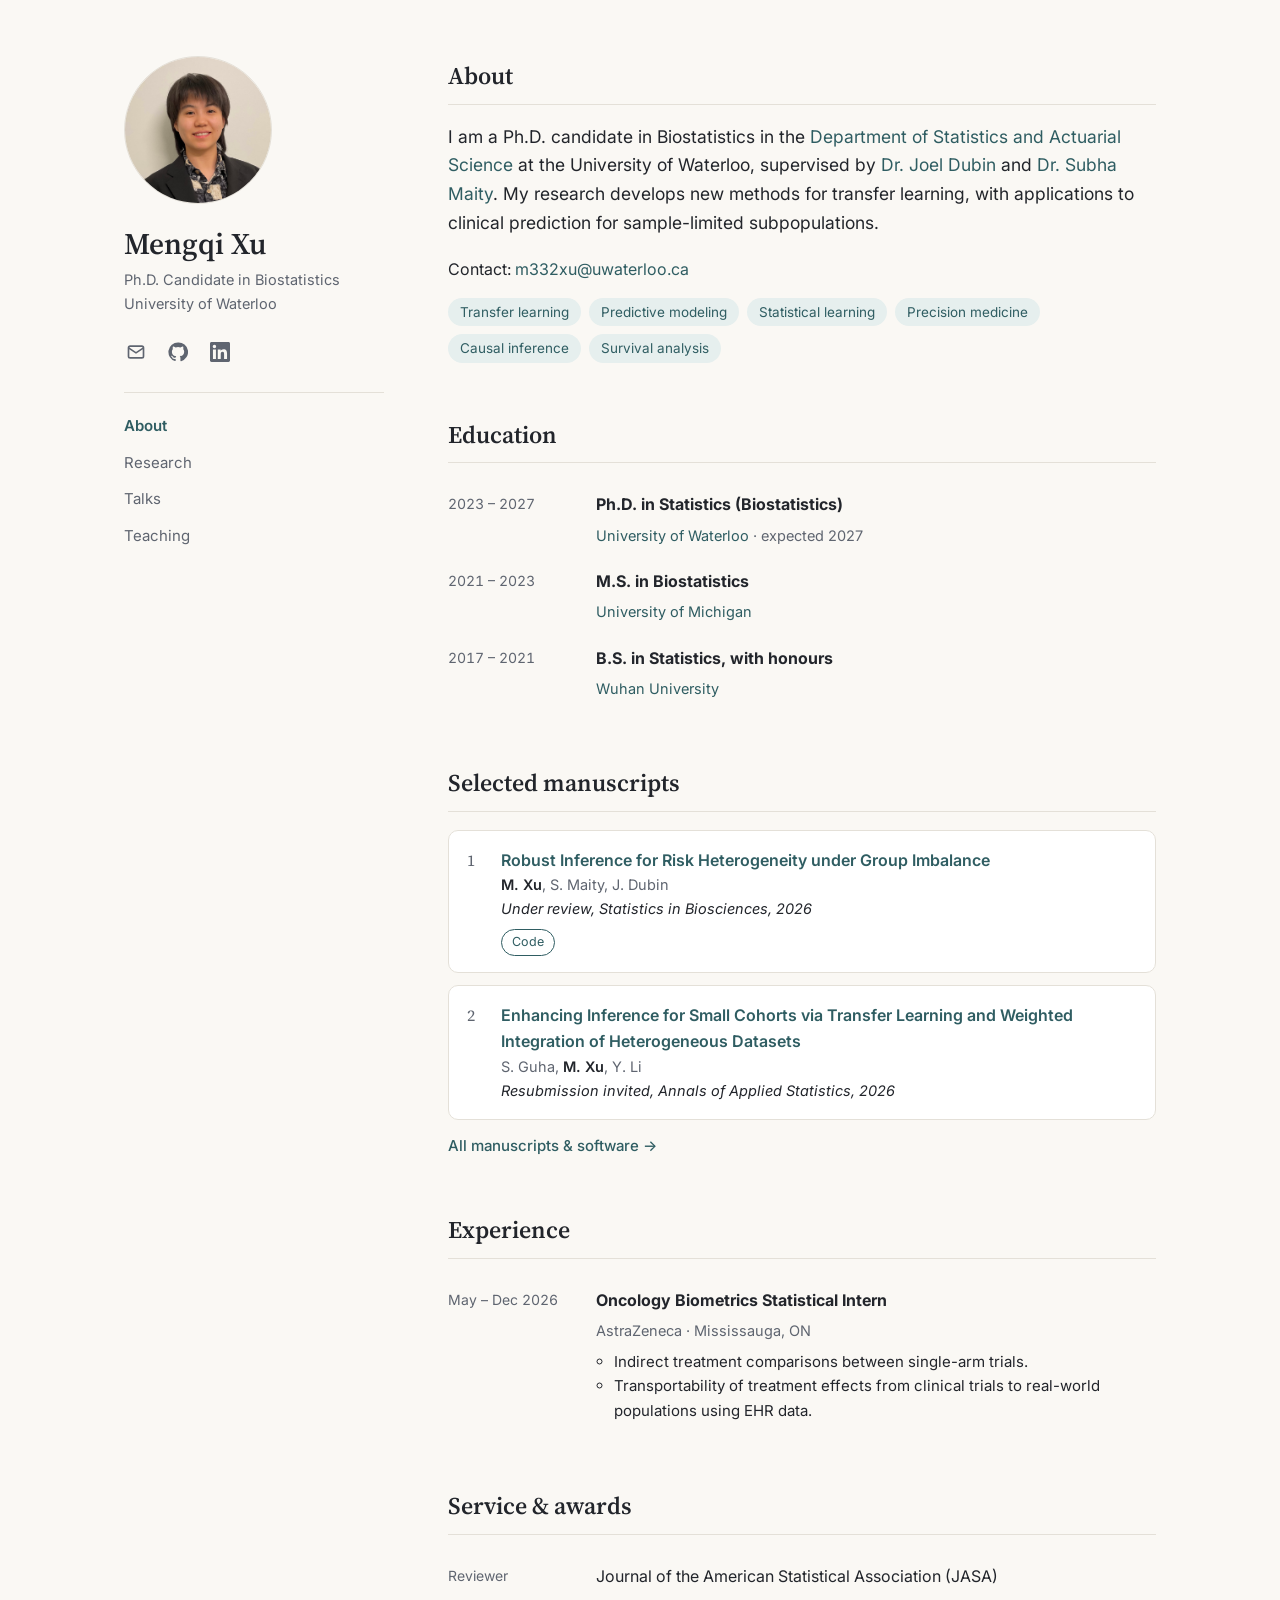
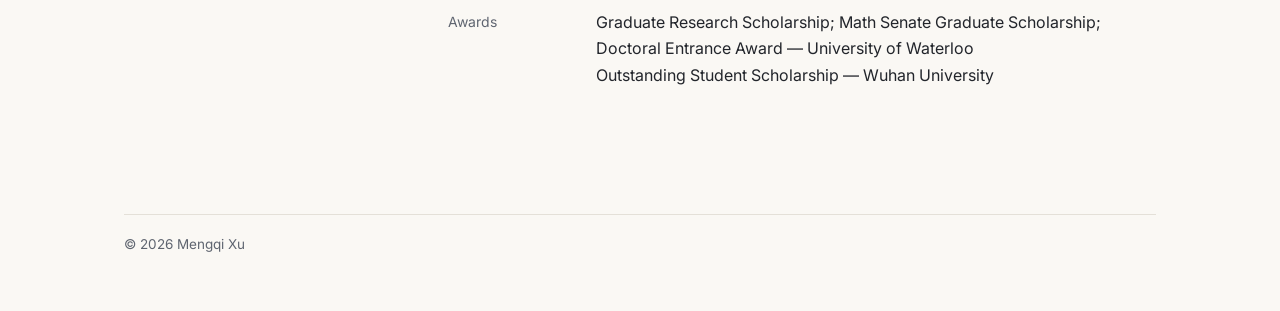
==== index.html @ 28e6f372 "Personal academic website Co-Authored-By: Claude Opus 5.5 <noreply@anthropic.com>" ====
<!doctype html>
<html lang="en">
<head>
  <meta charset="utf-8">
  <meta name="viewport" content="width=device-width, initial-scale=1">
  <title>Mengqi Xu</title>
  <meta name="description" content="Mengqi Xu — Ph.D. candidate in Biostatistics at the University of Waterloo. Transfer learning, predictive modeling, and precision medicine.">
  <link rel="preconnect" href="https://fonts.googleapis.com">
  <link rel="preconnect" href="https://fonts.gstatic.com" crossorigin>
  <link href="https://fonts.googleapis.com/css2?family=Inter:wght@400;500;600&family=Source+Serif+4:wght@400;600&display=swap" rel="stylesheet">
  <link rel="stylesheet" href="assets/style.css">
</head>
<body>
<div class="page">

  <aside class="sidebar">
    <div class="profile">
      <img class="avatar" src="assets/photo.jpg" alt="Mengqi Xu">
      <div>
        <h1>Mengqi Xu</h1>
        <p class="role">Ph.D. Candidate in Biostatistics<br>University of Waterloo</p>
      </div>
    </div>
    <ul class="links">
      <li><a data-email="ac.oolretawu@ux233m" data-keep-text href="#" title="Email" aria-label="Email"><svg viewBox="0 0 24 24" fill="none" stroke="currentColor" stroke-width="2"><rect x="3" y="5" width="18" height="14" rx="2"/><path d="m3 7 9 6 9-6"/></svg></a></li>
      <li><a href="https://github.com/mengqi-xu" title="GitHub" aria-label="GitHub"><svg viewBox="0 0 24 24" fill="currentColor"><path d="M12 .5a11.5 11.5 0 0 0-3.64 22.41c.58.1.79-.25.79-.56v-2c-3.2.7-3.88-1.37-3.88-1.37-.52-1.33-1.28-1.69-1.28-1.69-1.05-.71.08-.7.08-.7 1.16.08 1.77 1.19 1.77 1.19 1.03 1.77 2.7 1.26 3.36.96.1-.75.4-1.26.73-1.55-2.55-.29-5.24-1.28-5.24-5.69 0-1.26.45-2.29 1.19-3.1-.12-.29-.52-1.46.11-3.05 0 0 .97-.31 3.17 1.18a11 11 0 0 1 5.77 0c2.2-1.49 3.17-1.18 3.17-1.18.63 1.59.23 2.76.11 3.05.74.81 1.19 1.84 1.19 3.1 0 4.42-2.7 5.4-5.26 5.68.41.36.78 1.06.78 2.14v3.17c0 .31.21.67.8.56A11.5 11.5 0 0 0 12 .5Z"/></svg></a></li>
      <li><a href="https://www.linkedin.com/in/mengqi-x-09b290273/" title="LinkedIn" aria-label="LinkedIn"><svg viewBox="0 0 24 24" fill="currentColor"><path d="M20.45 20.45h-3.56v-5.57c0-1.33-.02-3.04-1.85-3.04-1.85 0-2.14 1.45-2.14 2.94v5.67H9.35V9h3.41v1.56h.05c.48-.9 1.64-1.85 3.37-1.85 3.6 0 4.27 2.37 4.27 5.46v6.28ZM5.34 7.43a2.06 2.06 0 1 1 0-4.13 2.06 2.06 0 0 1 0 4.13ZM7.12 20.45H3.56V9h3.56v11.45ZM22.22 0H1.77C.79 0 0 .77 0 1.73v20.54C0 23.23.79 24 1.77 24h20.45c.98 0 1.78-.77 1.78-1.73V1.73C24 .77 23.2 0 22.22 0Z"/></svg></a></li>
    </ul>
    <nav class="menu">
      <a href="index.html" aria-current="page">About</a>
      <a href="publications.html">Research</a>
      <a href="talks.html">Talks</a>
      <a href="teaching.html">Teaching</a>
    </nav>
  </aside>

  <main>
    <section id="about">
      <h2>About</h2>
      <p class="lede">I am a Ph.D. candidate in Biostatistics in the
        <a href="https://uwaterloo.ca/statistics-and-actuarial-science/">Department of Statistics and Actuarial Science</a>
        at the University of Waterloo, supervised by
        <a href="https://uwaterloo.ca/statistics-and-actuarial-science/profiles/joel-dubin">Dr. Joel Dubin</a> and
        <a href="https://smaityumich.github.io/">Dr. Subha Maity</a>.
        My research develops new methods for transfer learning, with applications to clinical prediction for
        sample-limited subpopulations.</p>
      <p>Contact: <a data-email="ac.oolretawu@ux233m" href="#">email</a></p>
      <ul class="tags" aria-label="Research interests">
        <li>Transfer learning</li>
        <li>Predictive modeling</li>
        <li>Statistical learning</li>
        <li>Precision medicine</li>
        <li>Causal inference</li>
        <li>Survival analysis</li>
      </ul>
    </section>

    <section id="education">
      <h2>Education</h2>
      <ul class="rows">
        <li><span class="when">2023 – 2027</span><div><h3>Ph.D. in Statistics (Biostatistics)</h3><span class="sub"><a href="https://uwaterloo.ca/statistics-and-actuarial-science/">University of Waterloo</a> · expected 2027</span></div></li>
        <li><span class="when">2021 – 2023</span><div><h3>M.S. in Biostatistics</h3><span class="sub"><a href="https://sph.umich.edu/biostat/">University of Michigan</a></span></div></li>
        <li><span class="when">2017 – 2021</span><div><h3>B.S. in Statistics, with honours</h3><span class="sub"><a href="https://en.whu.edu.cn/">Wuhan University</a></span></div></li>
      </ul>
    </section>


    <section id="selected">
      <h2>Selected manuscripts</h2>
      <ol class="pubs">
        <li>
          <a class="pub-title" href="https://arxiv.org/abs/2606.00797">Robust Inference for Risk Heterogeneity under Group Imbalance</a>
          <div class="pub-authors"><b>M. Xu</b>, S. Maity, J. Dubin</div>
          <div class="pub-venue">Under review, Statistics in Biosciences, 2026</div>
          <div class="badges"><a class="badge" href="https://github.com/mengqi-xu/RobustInference_RHGI">Code</a></div>
        </li>
        <li>
          <a class="pub-title" href="https://arxiv.org/abs/2505.07153">Enhancing Inference for Small Cohorts via Transfer Learning and Weighted Integration of Heterogeneous Datasets</a>
          <div class="pub-authors">S. Guha, <b>M. Xu</b>, Y. Li</div>
          <div class="pub-venue">Resubmission invited, Annals of Applied Statistics, 2026</div>
        </li>
      </ol>
      <a class="more" href="publications.html">All manuscripts &amp; software →</a>
    </section>

    
    <section id="experience">
      <h2>Experience</h2>
      <ul class="rows">
        <li><span class="when">May – Dec 2026</span><div>
          <h3>Oncology Biometrics Statistical Intern</h3>
          <span class="sub">AstraZeneca · Mississauga, ON</span>
          <ul>
            <li>Indirect treatment comparisons between single-arm trials.</li>
            <li>Transportability of treatment effects from clinical trials to real-world populations using EHR data.</li>
          </ul>
        </div></li>
      </ul>
    </section>

    <section id="service">
      <h2>Service &amp; awards</h2>
      <ul class="rows">
        <li><span class="when">Reviewer</span><div>Journal of the American Statistical Association (JASA)</div></li>
        <li><span class="when">Awards</span><div>Graduate Research Scholarship; Math Senate Graduate Scholarship; Doctoral Entrance Award — University of Waterloo<br>Outstanding Student Scholarship — Wuhan University</div></li>
      </ul>
    </section>


  </main>

  <footer>© <span data-year>2026</span> Mengqi Xu</footer>
</div>
<script src="assets/main.js"></script>
</body>
</html>
---- assets/style.css ----
:root {
  --bg: #faf8f4;
  --surface: #ffffff;
  --text: #22252b;
  --muted: #5f6570;
  --line: #e4e0d8;
  --accent: #2f5d62;
  --accent-soft: #e6efee;
  --serif: "Source Serif 4", Georgia, "Times New Roman", serif;
  --sans: "Inter", -apple-system, BlinkMacSystemFont, "Segoe UI", sans-serif;
}

@media (prefers-color-scheme: dark) {
  :root {
    --bg: #15171b;
    --surface: #1d2025;
    --text: #e6e4df;
    --muted: #a0a5ad;
    --line: #2e3238;
    --accent: #7fb7b0;
    --accent-soft: #23302f;
  }
}

* { box-sizing: border-box; }

html { scroll-behavior: smooth; }

body {
  margin: 0;
  background: var(--bg);
  color: var(--text);
  font-family: var(--sans);
  font-size: 16px;
  line-height: 1.65;
}

a { color: var(--accent); text-decoration: none; }
a:hover { text-decoration: underline; text-underline-offset: 3px; }

/* ---------- Layout: sticky profile sidebar + content ---------- */

.page {
  max-width: 1080px;
  margin: 0 auto;
  padding: 56px 24px;
  display: grid;
  grid-template-columns: 260px 1fr;
  gap: 64px;
}

.sidebar {
  position: sticky;
  top: 56px;
  align-self: start;
}

.avatar {
  width: 148px;
  height: 148px;
  border-radius: 50%;
  object-fit: cover;
  display: grid;
  place-items: center;
  background: var(--accent-soft);
  color: var(--accent);
  font-family: var(--serif);
  font-size: 52px;
  border: 1px solid var(--line);
}

.sidebar h1 {
  font-family: var(--serif);
  font-weight: 600;
  font-size: 30px;
  line-height: 1.2;
  margin: 22px 0 6px;
}

.sidebar .role {
  color: var(--muted);
  font-size: 14.5px;
  margin: 0 0 18px;
}

.links {
  list-style: none;
  padding: 0;
  margin: 0 0 22px -6px;
  display: flex;
  gap: 6px;
}
.links a {
  display: grid;
  place-items: center;
  width: 36px;
  height: 36px;
  border-radius: 8px;
  color: var(--muted);
}
.links a:hover { color: var(--accent); background: var(--accent-soft); }
.links svg { width: 20px; height: 20px; }

nav.menu {
  border-top: 1px solid var(--line);
  padding-top: 16px;
  display: flex;
  flex-direction: column;
  gap: 2px;
}
nav.menu a {
  color: var(--muted);
  font-size: 15px;
  padding: 5px 10px;
  margin-left: -10px;
  border-radius: 6px;
}
nav.menu a:hover { color: var(--text); background: var(--accent-soft); text-decoration: none; }
nav.menu a[aria-current="page"] { color: var(--accent); font-weight: 600; }

main { min-width: 0; }

/* ---------- Content ---------- */

section { margin-bottom: 52px; }

h2 {
  font-family: var(--serif);
  font-weight: 600;
  font-size: 24px;
  margin: 0 0 18px;
  padding-bottom: 8px;
  border-bottom: 1px solid var(--line);
}

h3 { font-size: 16px; margin: 0 0 4px; }

.lede { font-size: 17.5px; }

.tags { display: flex; flex-wrap: wrap; gap: 8px; padding: 0; margin: 14px 0 0; list-style: none; }
.tags li {
  background: var(--accent-soft);
  color: var(--accent);
  font-size: 13.5px;
  padding: 3px 12px;
  border-radius: 999px;
}

/* Timeline rows: date column + body */
.rows { list-style: none; padding: 0; margin: 0; }
.rows > li {
  display: grid;
  grid-template-columns: 130px 1fr;
  gap: 18px;
  padding: 10px 0;
}
.rows .when { color: var(--muted); font-size: 14px; padding-top: 1px; font-variant-numeric: tabular-nums; }
.rows .sub { color: var(--muted); font-size: 14.5px; }
.rows ul { margin: 6px 0 0; padding-left: 18px; font-size: 15px; }

/* Publications */
.pubs { list-style: none; padding: 0; margin: 0; counter-reset: pub; }
.pubs > li {
  position: relative;
  padding: 16px 18px 16px 52px;
  margin-bottom: 12px;
  background: var(--surface);
  border: 1px solid var(--line);
  border-radius: 10px;
}
.pubs > li::before {
  counter-increment: pub;
  content: counter(pub);
  position: absolute;
  left: 18px;
  top: 16px;
  font-family: var(--serif);
  color: var(--muted);
}
.pub-title { font-weight: 600; display: block; }
.pub-authors { font-size: 14.5px; color: var(--muted); }
.pub-authors b { color: var(--text); font-weight: 600; }
.pub-venue { font-size: 14.5px; font-style: italic; }
.badges { margin-top: 8px; display: flex; flex-wrap: wrap; gap: 6px; }
.badge {
  font-size: 12.5px;
  padding: 2px 10px;
  border: 1px solid var(--accent);
  border-radius: 999px;
}
.badge:hover { background: var(--accent); color: var(--bg); text-decoration: none; }

.more { font-size: 15px; font-weight: 500; }

.course-grid {
  display: grid;
  grid-template-columns: repeat(auto-fill, minmax(220px, 1fr));
  gap: 10px;
  list-style: none;
  padding: 0;
  margin: 0;
}
.course-grid li {
  background: var(--surface);
  border: 1px solid var(--line);
  border-radius: 8px;
  padding: 10px 14px;
  font-size: 15px;
}
.course-grid .code { font-weight: 600; color: var(--accent); display: block; font-size: 14px; }

footer {
  grid-column: 1 / -1;
  border-top: 1px solid var(--line);
  padding-top: 18px;
  color: var(--muted);
  font-size: 13.5px;
}

/* ---------- Mobile ---------- */

@media (max-width: 820px) {
  .page { grid-template-columns: 1fr; gap: 36px; padding: 32px 16px; }
  .sidebar { position: static; }
  .profile { display: flex; gap: 18px; align-items: center; }
  .avatar { width: 88px; height: 88px; font-size: 32px; }
  .sidebar h1 { margin-top: 0; font-size: 26px; }
  .sidebar .role { margin-bottom: 0; }
  .links { margin: 14px 0 14px -6px; }
  nav.menu { flex-direction: row; flex-wrap: wrap; gap: 4px 6px; }
  nav.menu a { margin-left: 0; }
  .rows > li { grid-template-columns: 1fr; gap: 2px; }
}
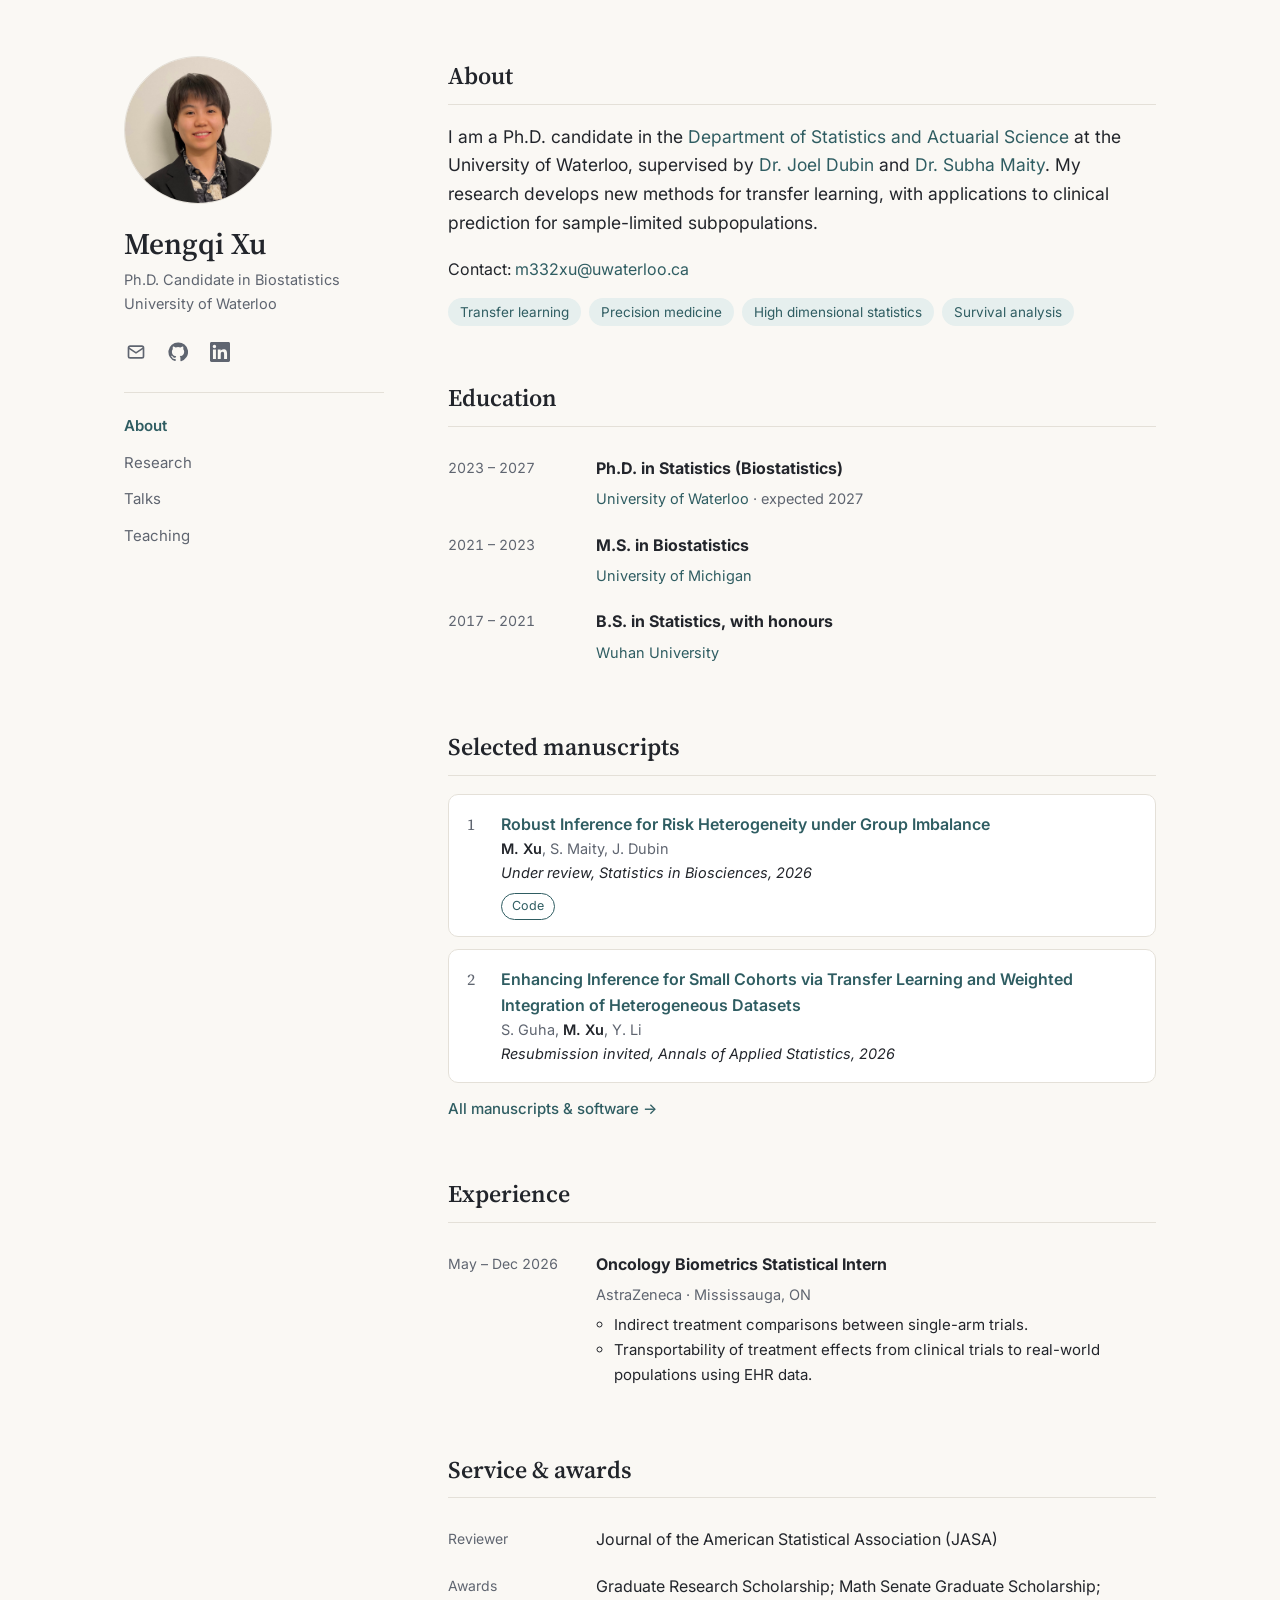
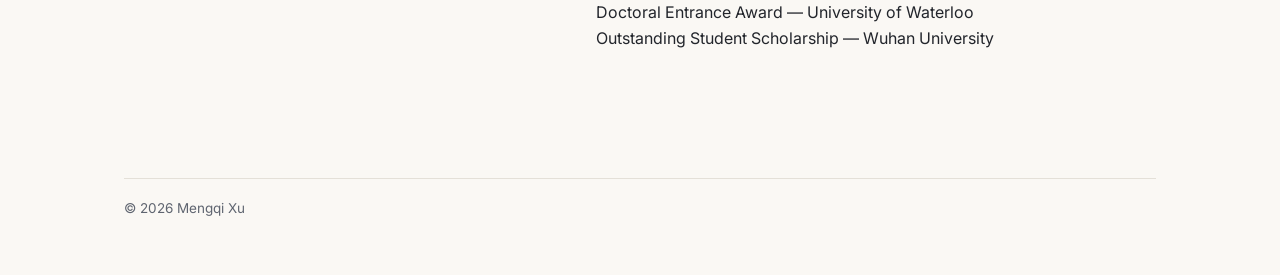
==== commit bb0d081b: "Update bio, tags, talks, teaching" ====
--- a/index.html
+++ b/index.html
@@ -37,7 +37,7 @@
   <main>
     <section id="about">
       <h2>About</h2>
-      <p class="lede">I am a Ph.D. candidate in Biostatistics in the
+      <p class="lede">I am a Ph.D. candidate in the
         <a href="https://uwaterloo.ca/statistics-and-actuarial-science/">Department of Statistics and Actuarial Science</a>
         at the University of Waterloo, supervised by
         <a href="https://uwaterloo.ca/statistics-and-actuarial-science/profiles/joel-dubin">Dr. Joel Dubin</a> and
@@ -47,10 +47,8 @@
       <p>Contact: <a data-email="ac.oolretawu@ux233m" href="#">email</a></p>
       <ul class="tags" aria-label="Research interests">
         <li>Transfer learning</li>
-        <li>Predictive modeling</li>
-        <li>Statistical learning</li>
         <li>Precision medicine</li>
-        <li>Causal inference</li>
+        <li>High dimensional statistics</li>
         <li>Survival analysis</li>
       </ul>
     </section>
